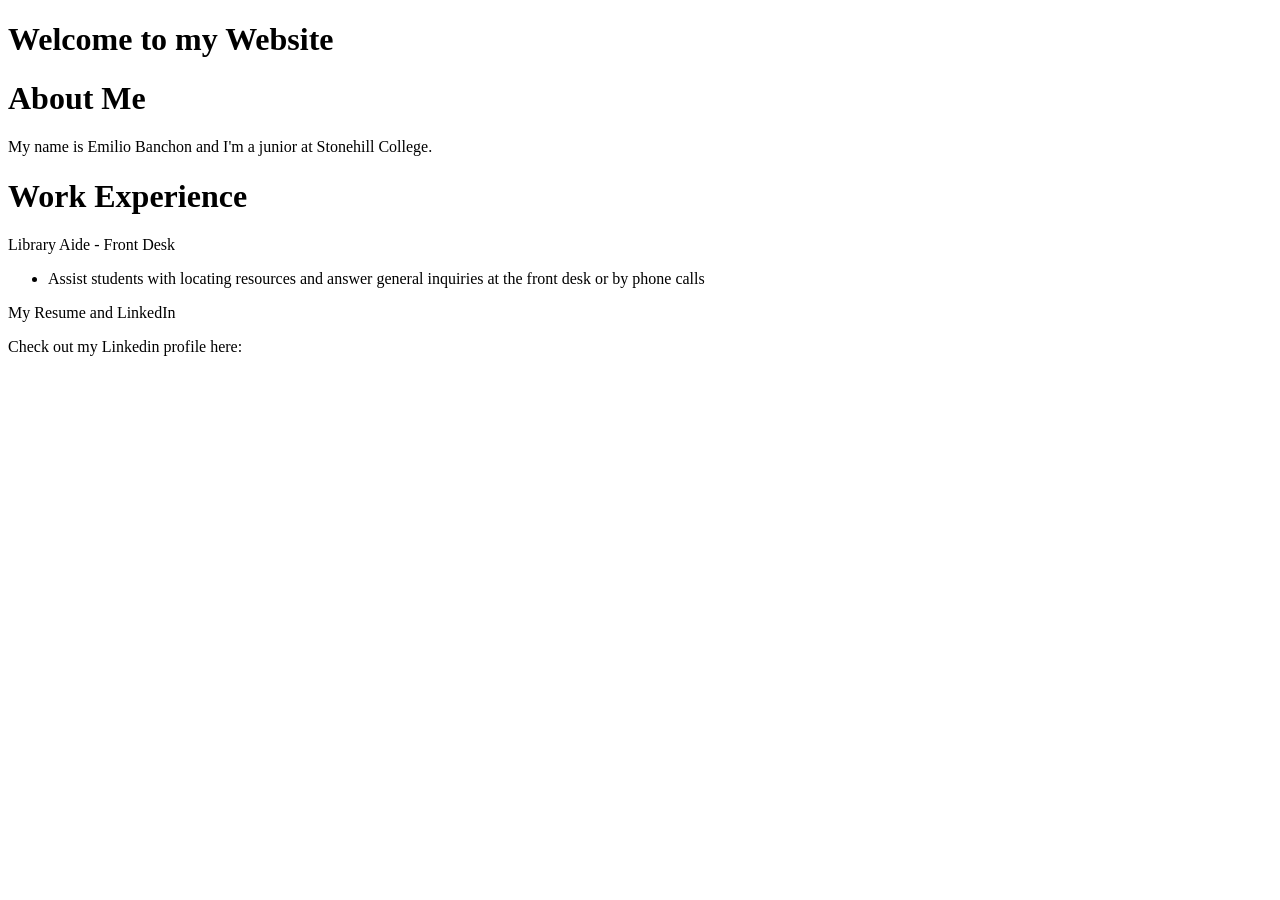
==== index.html @ e447b216 "Create index.html" ====
<!DOCTYPE html>
<html lang="en">
<head>
    <meta charset="UTF-8">
    <meta name="viewport" content="width=device-width, initial-scale=1.0">
    <title>My Personal Website</title>
    
    <header>
        <h1>Welcome to my Website</h1>
    </header>

    <main>
        <div>
            <h1>About Me</h1>
            <p>My name is Emilio Banchon and I'm a junior at Stonehill College.</p>
        </div>
        <div>
            <h1> Work Experience</h1>
            <p>Library Aide - Front Desk</p>
            <ul>
                <li>Assist students with locating resources and answer general inquiries at the front desk or by phone calls</li>
            </ul>
        </div>
        <div>
            <p>My Resume  and LinkedIn</p>
            <p>Check out my Linkedin profile here: <a href="https://www.linkedin.com/in/emilio-banchon-macias-59b66a219/"></a></p>
        </div>
    </main>
</head>
<body>
    
</body>
</html>
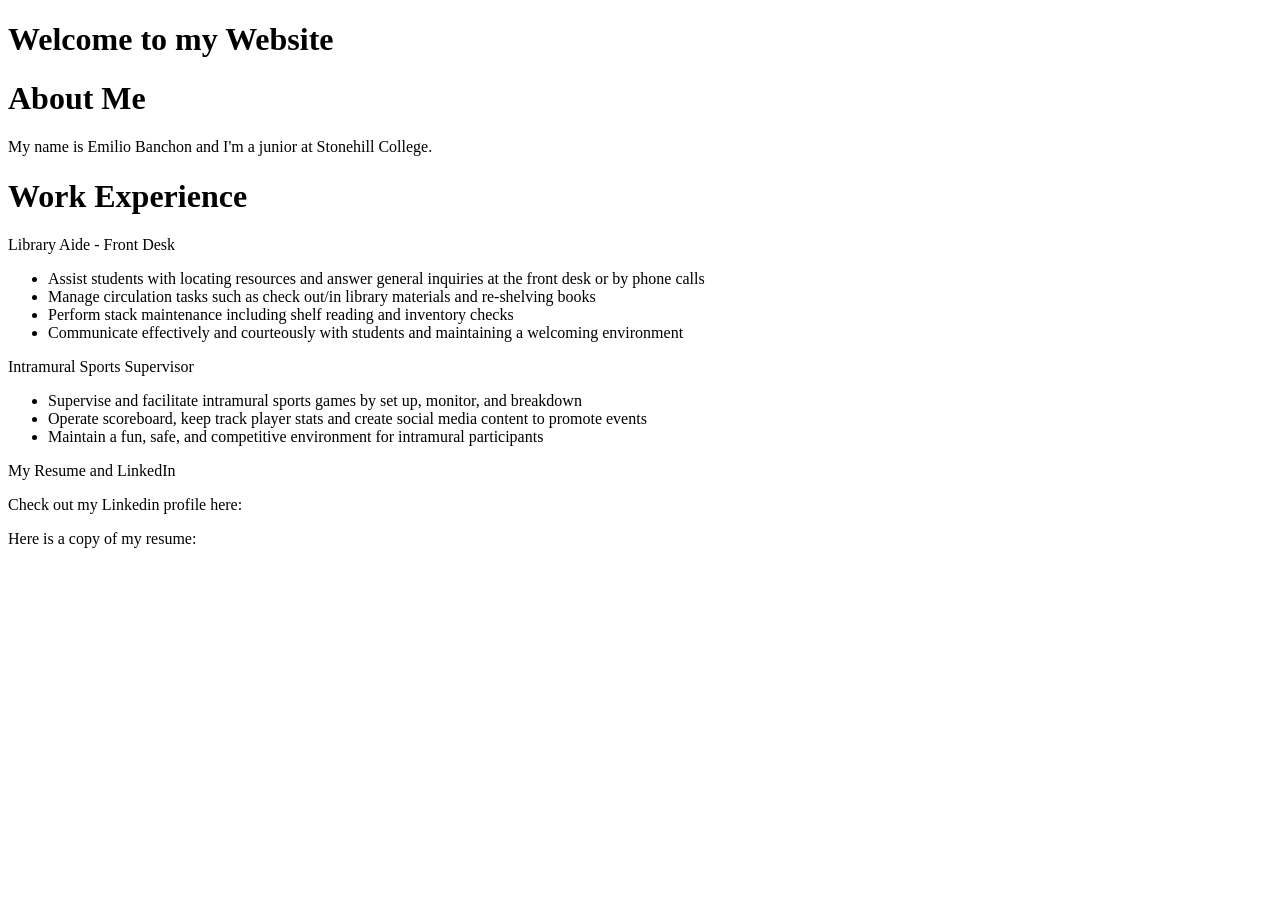
==== commit 09030818: "resume" ====
--- a/index.html
+++ b/index.html
@@ -19,15 +19,25 @@
             <p>Library Aide - Front Desk</p>
             <ul>
                 <li>Assist students with locating resources and answer general inquiries at the front desk or by phone calls</li>
+                <li>Manage circulation tasks such as check out/in library materials and re-shelving books</li>
+                <li>Perform stack maintenance including shelf reading and inventory checks</li>
+                <li>Communicate effectively and courteously with students and maintaining a welcoming environment</li>
+            </ul>
+            <p>Intramural Sports Supervisor</p>
+            <ul>
+                <li>Supervise and facilitate intramural sports games by set up, monitor, and breakdown</li>
+                <li>Operate scoreboard, keep track player stats and create social media content to promote events</li>
+                <li>Maintain a fun, safe, and competitive environment for intramural participants</li>
             </ul>
         </div>
         <div>
             <p>My Resume  and LinkedIn</p>
             <p>Check out my Linkedin profile here: <a href="https://www.linkedin.com/in/emilio-banchon-macias-59b66a219/"></a></p>
+            <p>Here is a copy of my resume: <a target="_blank" href="Banchon_Emilio_Resume_2025.pdf"></a></p>
         </div>
     </main>
 </head>
 <body>
     
 </body>
-</html>
+</html>
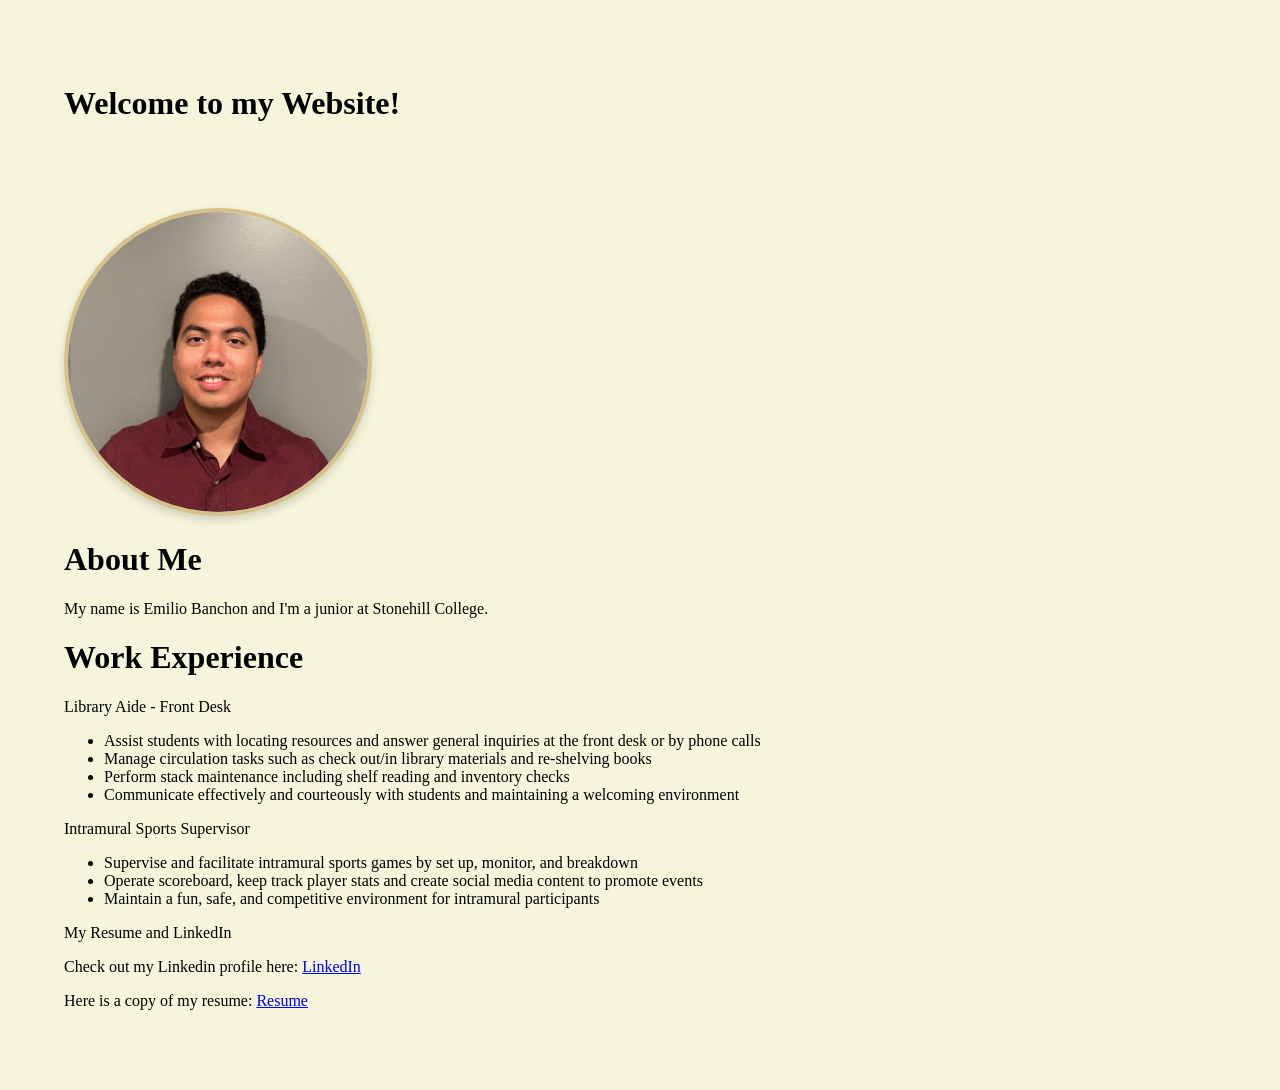
==== commit 49f45d37: "pict" ====
--- a/index.html
+++ b/index.html
@@ -4,18 +4,20 @@
     <meta charset="UTF-8">
     <meta name="viewport" content="width=device-width, initial-scale=1.0">
     <title>My Personal Website</title>
-    
+    <link rel="stylesheet" type="text/css" href="style.css">
+
     <header>
-        <h1>Welcome to my Website</h1>
+        <h1>Welcome to my Website!</h1>
     </header>
 
     <main>
+        <img src="emilio.jpg" alt="Emilio Banchon Macias" class="profile-pic" width="500" height="550">
         <div>
             <h1>About Me</h1>
             <p>My name is Emilio Banchon and I'm a junior at Stonehill College.</p>
         </div>
         <div>
-            <h1> Work Experience</h1>
+            <h1>Work Experience</h1>
             <p>Library Aide - Front Desk</p>
             <ul>
                 <li>Assist students with locating resources and answer general inquiries at the front desk or by phone calls</li>
@@ -32,8 +34,8 @@
         </div>
         <div>
             <p>My Resume  and LinkedIn</p>
-            <p>Check out my Linkedin profile here: <a href="https://www.linkedin.com/in/emilio-banchon-macias-59b66a219/"></a></p>
-            <p>Here is a copy of my resume: <a target="_blank" href="Banchon_Emilio_Resume_2025.pdf"></a></p>
+            <p>Check out my Linkedin profile here: <a target="_blank" href="https://www.linkedin.com/in/emilio-banchon-macias-59b66a219/"> LinkedIn </a></p>
+            <p>Here is a copy of my resume: <a target="_blank" href="Banchon_Emilio_Resume_2025.pdf"> Resume </a></p>
         </div>
     </main>
 </head>
--- a/style.css
+++ b/style.css
@@ -0,0 +1,38 @@
+body {
+    background-color:beige;
+    color: black;
+    margin: 0;
+    padding: 2rem;
+}
+.header-container {
+    background-color:beige;
+    align-items: center;
+    color: black;
+    margin: 0;
+    padding: 2rem;
+} 
+
+main, footer {
+    background-color:beige;
+    color: black;
+    margin: 0;
+    padding: 2rem;
+}
+.profile-pic{
+    width: 300px;
+    height: 300px;
+    border-radius: 50%;
+    object-fit: cover;
+    border: 4px solid #d4c28a;
+    box-shadow: 0 4px 10px rgba(0, 0, 0, 0.15);
+}
+.profile-pic:hover{
+    transform: scale(1.05);
+    transition: transform 0.3s ease;
+}
+header{
+    background-color:beige;
+    color: black;
+    margin: 0;
+    padding: 2rem;
+}
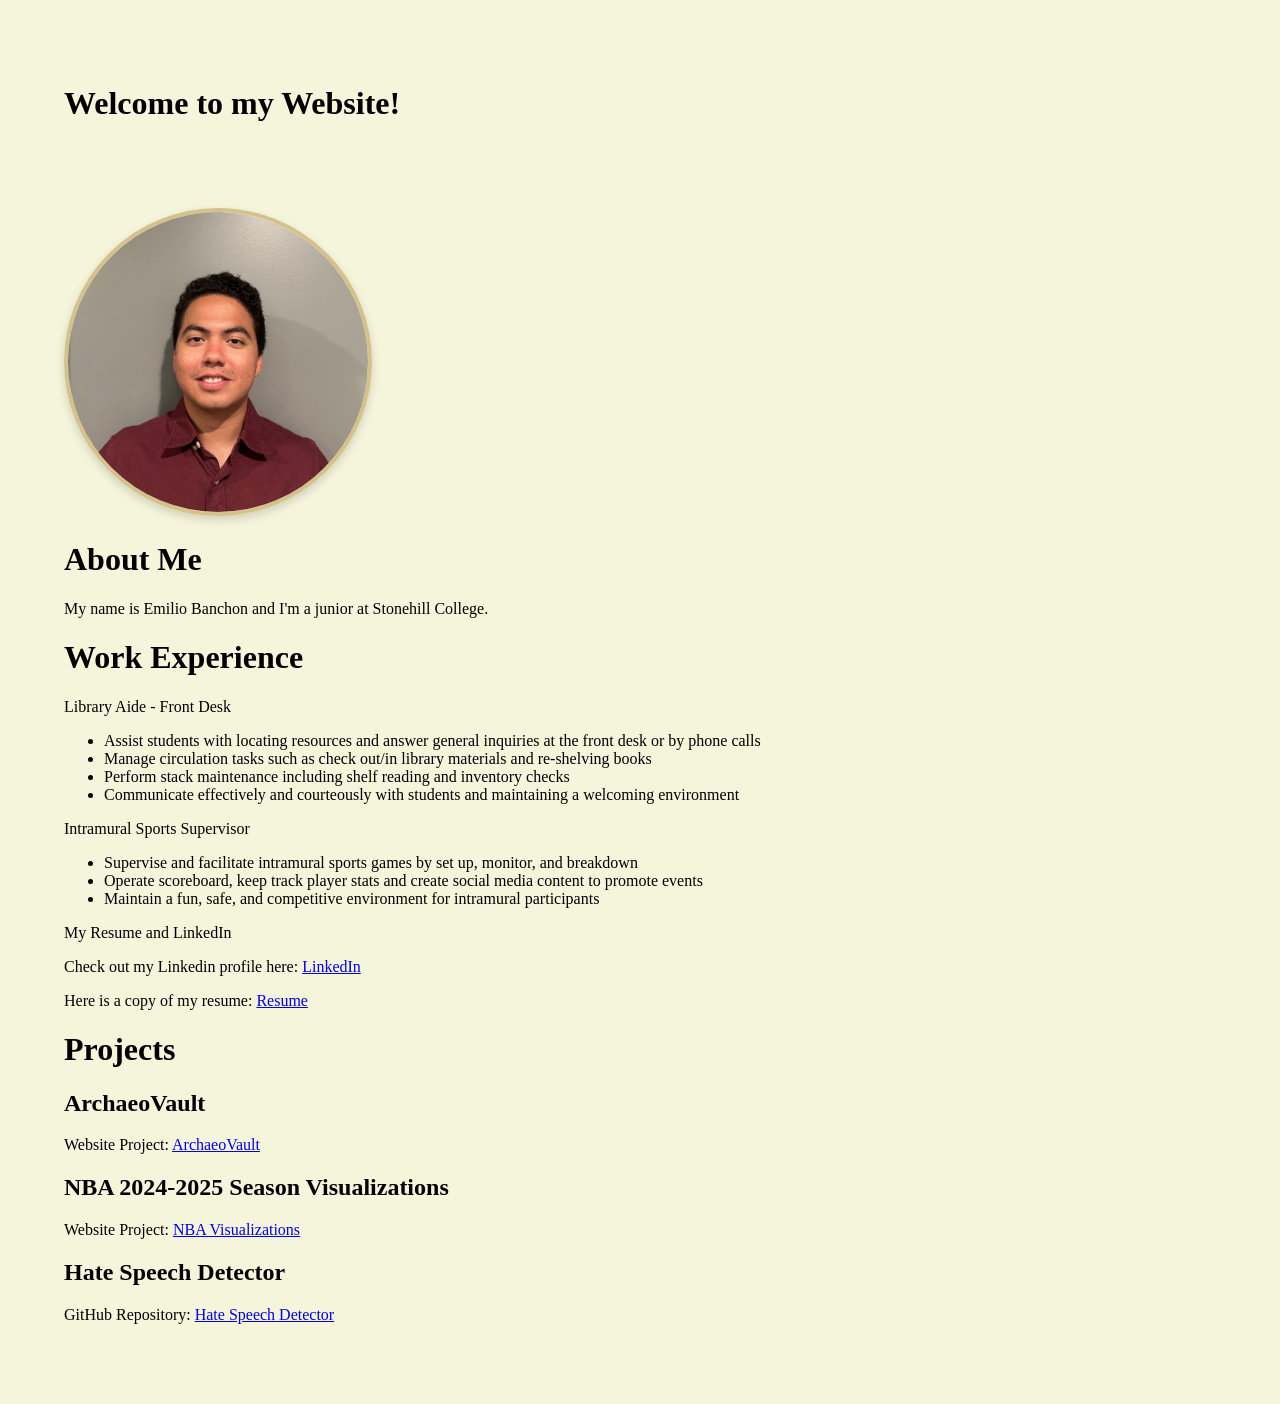
==== commit ea17dddb: "Link for projects" ====
--- a/index.html
+++ b/index.html
@@ -37,6 +37,20 @@
             <p>Check out my Linkedin profile here: <a target="_blank" href="https://www.linkedin.com/in/emilio-banchon-macias-59b66a219/"> LinkedIn </a></p>
             <p>Here is a copy of my resume: <a target="_blank" href="Banchon_Emilio_Resume_2025.pdf"> Resume </a></p>
         </div>
+        <div>
+            <h1>Projects</h1>
+            <h2>ArchaeoVault</h2>
+            <p></p>
+            <p>Website Project: <a target="_blank" href="https://archaeovault.alexandrauhl.com/"> ArchaeoVault </a></p>
+            
+            <h2>NBA 2024-2025 Season Visualizations</h2>
+            <p></p>
+            <p>Website Project: <a target="_blank" href="https://www.linkedin.com/in/emilio-banchon-macias-59b66a219/"> NBA Visualizations </a></p>
+            
+            <h2>Hate Speech Detector</h2>
+            <p></p>
+            <p>GitHub Repository: <a target="_blank" href="https://github.com/banchonemilio18/Hate-Speech-Detector"> Hate Speech Detector </a></p>
+        </div>
     </main>
 </head>
 <body>
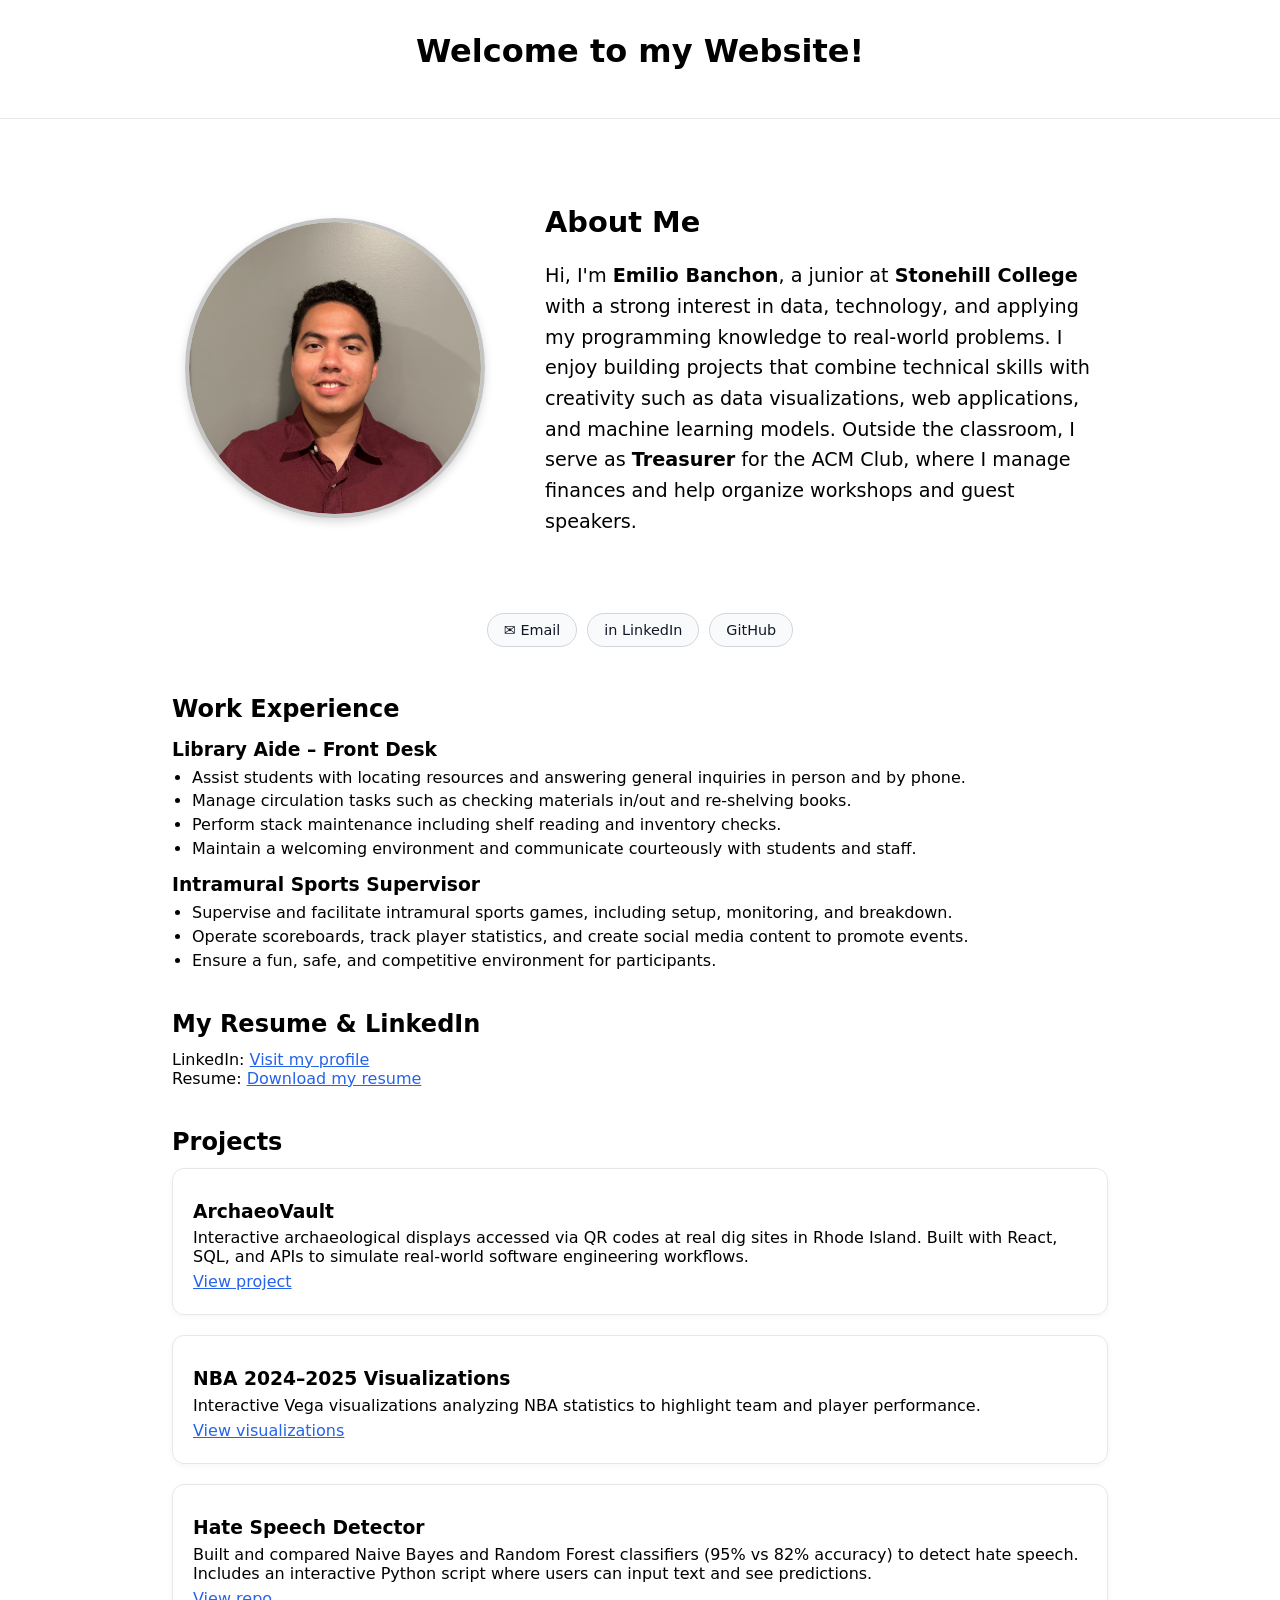
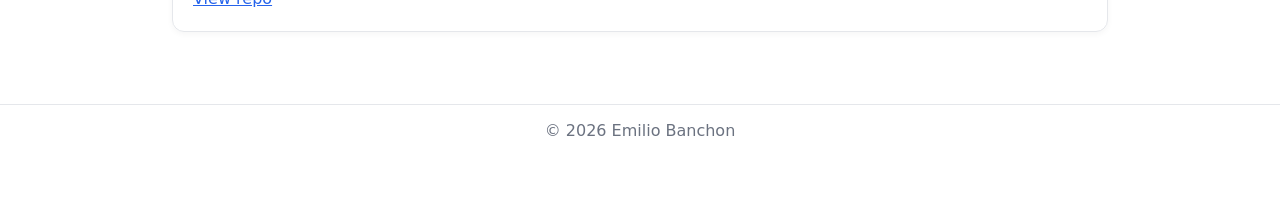
==== commit 52cf23fe: "adding projects and different intections" ====
--- a/index.html
+++ b/index.html
@@ -3,57 +3,119 @@
 <head>
     <meta charset="UTF-8">
     <meta name="viewport" content="width=device-width, initial-scale=1.0">
-    <title>My Personal Website</title>
-    <link rel="stylesheet" type="text/css" href="style.css">
+    <title>Emilio Banchon | Personal Website</title>
+    <link rel="stylesheet" href="style.css">
+</head>
+
+<body>
 
     <header>
-        <h1>Welcome to my Website!</h1>
+        <div class="container">
+            <h1>Welcome to my Website!</h1>
+        </div>
     </header>
 
-    <main>
-        <img src="emilio.jpg" alt="Emilio Banchon Macias" class="profile-pic" width="500" height="550">
-        <div>
-            <h1>About Me</h1>
-            <p>My name is Emilio Banchon and I'm a junior at Stonehill College.</p>
+    <main class="container">
+        <!-- ABOUT SECTION -->
+        <section class="about-section">
+            <!-- LEFT: PROFILE PIC -->
+            <div class="about-left">
+                <img src="emilio.jpg" alt="Emilio Banchon" class="profile-pic">
+            </div>
+
+            <!-- RIGHT: ABOUT TEXT -->
+            <div class="about-right">
+                <h2>About Me</h2>
+                <p>
+                    Hi, I'm <strong>Emilio Banchon</strong>, a junior at <strong>Stonehill College</strong> with a strong
+                    interest in data, technology, and applying my programming knowledge to real-world problems.
+                    I enjoy building projects that combine technical skills with creativity such as data visualizations,
+                    web applications, and machine learning models. Outside the classroom, I serve as <strong>Treasurer</strong> for the ACM Club, where I manage
+                    finances and help organize workshops and guest speakers.
+                </p>
+            </div>
+            <div class="contact-bubbles-horizontal">
+                <a class="contact-bubble email" href="mailto:banchon.emilio@gmail.com">✉️ Email</a>
+                <a class="contact-bubble linkedin" target="_blank"
+                    href="https://www.linkedin.com/in/emilio-banchon-macias-59b66a219/">in LinkedIn</a>
+                <a class="contact-bubble github" target="_blank"
+                    href="https://github.com/banchonemilio18">GitHub</a>
+            </div>
+        </section>
+
+        <!-- WORK EXPERIENCE -->
+        <section>
+            <h2>Work Experience</h2>
+
+            <h3>Library Aide – Front Desk</h3>
+            <ul>
+                <li>Assist students with locating resources and answering general inquiries in person and by phone.</li>
+                <li>Manage circulation tasks such as checking materials in/out and re-shelving books.</li>
+                <li>Perform stack maintenance including shelf reading and inventory checks.</li>
+                <li>Maintain a welcoming environment and communicate courteously with students and staff.</li>
+            </ul>
+
+            <h3>Intramural Sports Supervisor</h3>
+            <ul>
+                <li>Supervise and facilitate intramural sports games, including setup, monitoring, and breakdown.</li>
+                <li>Operate scoreboards, track player statistics, and create social media content to promote events.</li>
+                <li>Ensure a fun, safe, and competitive environment for participants.</li>
+            </ul>
+        </section>
+
+        <!-- RESUME / LINKEDIN -->
+        <section>
+            <h2>My Resume & LinkedIn</h2>
+            <p>
+                LinkedIn:
+                <a target="_blank" href="https://www.linkedin.com/in/emilio-banchon-macias-59b66a219/">Visit my profile</a>
+            </p>
+            <p>
+                Resume:
+                <a target="_blank" href="Banchon_Emilio_Resume_2025.pdf">Download my resume</a>
+            </p>
+        </section>
+
+        <!-- PROJECTS -->
+        <section>
+            <h2>Projects</h2>
+
+            <div class="project-card">
+                <h3>ArchaeoVault</h3>
+                <p>
+                    Interactive archaeological displays accessed via QR codes at real dig sites in Rhode Island.
+                    Built with React, SQL, and APIs to simulate real-world software engineering workflows.
+                </p>
+                <p><a target="_blank" href="https://archaeovault.alexandrauhl.com/">View project</a></p>
+            </div>
+
+            <div class="project-card">
+                <h3>NBA 2024–2025 Visualizations</h3>
+                <p>
+                    Interactive Vega visualizations analyzing NBA statistics to highlight team and player performance.
+                </p>
+                <p><a target="_blank" href="https://stonehill-csc321.github.io/assets/Basketball/index.html">View visualizations</a></p>
+            </div>
+
+            <div class="project-card">
+                <h3>Hate Speech Detector</h3>
+                <p>
+                    Built and compared Naive Bayes and Random Forest classifiers (95% vs 82% accuracy) to detect hate speech.
+                    Includes an interactive Python script where users can input text and see predictions.
+                </p>
+                <p><a target="_blank" href="https://github.com/banchonemilio18/Hate-Speech-Detector">View repo</a></p>
+            </div>
+        </section>
+    </main>
+
+    <footer>
+        <div class="container footer-inner">
+            <p>© <span id="year"></span> Emilio Banchon</p>
         </div>
-        <div>
-            <h1>Work Experience</h1>
-            <p>Library Aide - Front Desk</p>
-            <ul>
-                <li>Assist students with locating resources and answer general inquiries at the front desk or by phone calls</li>
-                <li>Manage circulation tasks such as check out/in library materials and re-shelving books</li>
-                <li>Perform stack maintenance including shelf reading and inventory checks</li>
-                <li>Communicate effectively and courteously with students and maintaining a welcoming environment</li>
-            </ul>
-            <p>Intramural Sports Supervisor</p>
-            <ul>
-                <li>Supervise and facilitate intramural sports games by set up, monitor, and breakdown</li>
-                <li>Operate scoreboard, keep track player stats and create social media content to promote events</li>
-                <li>Maintain a fun, safe, and competitive environment for intramural participants</li>
-            </ul>
-        </div>
-        <div>
-            <p>My Resume  and LinkedIn</p>
-            <p>Check out my Linkedin profile here: <a target="_blank" href="https://www.linkedin.com/in/emilio-banchon-macias-59b66a219/"> LinkedIn </a></p>
-            <p>Here is a copy of my resume: <a target="_blank" href="Banchon_Emilio_Resume_2025.pdf"> Resume </a></p>
-        </div>
-        <div>
-            <h1>Projects</h1>
-            <h2>ArchaeoVault</h2>
-            <p></p>
-            <p>Website Project: <a target="_blank" href="https://archaeovault.alexandrauhl.com/"> ArchaeoVault </a></p>
-            
-            <h2>NBA 2024-2025 Season Visualizations</h2>
-            <p></p>
-            <p>Website Project: <a target="_blank" href="https://www.linkedin.com/in/emilio-banchon-macias-59b66a219/"> NBA Visualizations </a></p>
-            
-            <h2>Hate Speech Detector</h2>
-            <p></p>
-            <p>GitHub Repository: <a target="_blank" href="https://github.com/banchonemilio18/Hate-Speech-Detector"> Hate Speech Detector </a></p>
-        </div>
-    </main>
-</head>
-<body>
-    
+        <script>
+            document.getElementById("year").textContent = new Date().getFullYear();
+        </script>
+    </footer>
+
 </body>
 </html>
--- a/style.css
+++ b/style.css
@@ -1,38 +1,210 @@
+/* Global reset-ish */
+* {
+    box-sizing: border-box;
+    margin: 0;
+    padding: 0;
+}
+
 body {
-    background-color:beige;
+    background-color: rgb(255, 255, 255);
     color: black;
-    margin: 0;
+    font-family: system-ui, -apple-system, BlinkMacSystemFont, "Segoe UI", sans-serif;
+}
+
+/* Layout container */
+.container {
+    max-width: 1000px;
+    margin: 0 auto;
     padding: 2rem;
 }
-.header-container {
-    background-color:beige;
+
+/* Header */
+header {
+    background-color: rgb(255, 255, 255);
+    border-bottom: 1px solid #e5e7eb;
+}
+
+header h1 {
+    text-align: center;
+    font-size: 2rem;
+    padding-bottom: 1rem;
+}
+
+/* Main + footer background */
+main, footer {
+    background-color: rgb(255, 255, 255);
+    color: black;
+}
+
+/* About section */
+.about-section {
+    display: flex;
     align-items: center;
-    color: black;
-    margin: 0;
-    padding: 2rem;
-} 
-
-main, footer {
-    background-color:beige;
-    color: black;
-    margin: 0;
-    padding: 2rem;
-}
-.profile-pic{
+    justify-content: center;  /* centers both columns */
+    gap: 60px;                /* space between picture and text */
+    margin: 3rem 0;
+    flex-wrap: wrap;          /* stack on small screens */
+}
+
+/* Left column: image */
+.about-left {
+    display: flex;
+    justify-content: center;
+}
+
+.profile-pic {
     width: 300px;
     height: 300px;
     border-radius: 50%;
     object-fit: cover;
-    border: 4px solid #d4c28a;
+    border: 4px solid #c5c4c4;
     box-shadow: 0 4px 10px rgba(0, 0, 0, 0.15);
-}
-.profile-pic:hover{
+    transition: transform 0.3s ease;
+}
+
+.profile-pic:hover {
     transform: scale(1.05);
-    transition: transform 0.3s ease;
-}
-header{
-    background-color:beige;
-    color: black;
-    margin: 0;
-    padding: 2rem;
+}
+
+/* Right column: About Me text */
+.about-right {
+    max-width: 550px;
+    font-size: 1.2rem;
+    line-height: 1.6;
+}
+
+.about-right h2 {
+    font-size: 1.8rem;
+    margin-bottom: 1rem;
+}
+
+/* Horizontal contact bubbles */
+.contact-bubbles-horizontal {
+    display: flex;
+    flex-direction: row;
+    gap: 10px;
+    margin-top: 15px;
+    justify-content: center;
+    width: 100%;
+}
+
+.contact-bubble {
+    padding: 0.5rem 1rem;
+    border-radius: 999px;
+    border: 1px solid #d1d5db;
+    background-color: #f9fafb;
+    color: #111827;
+    text-decoration: none;
+    font-size: 0.9rem;
+    font-weight: 500;
+    transition: 0.2s ease;
+    white-space: nowrap; /* prevents bubble text from breaking */
+}
+
+.contact-bubble:hover {
+    transform: translateY(-2px);
+    box-shadow: 0 4px 10px rgba(0,0,0,0.12);
+}
+
+.contact-bubble.email:hover {
+    background-color: #f97316;
+    color: white;
+    border-color: #ea580c;
+}
+
+.contact-bubble.linkedin:hover {
+    background-color: #0a66c2;
+    color: white;
+    border-color: #0a66c2;
+}
+
+.contact-bubble.github:hover {
+    background-color: #111827;
+    color: white;
+    border-color: #111827;
+}
+
+/* Sections */
+main section {
+    margin-bottom: 2.5rem;
+}
+
+main h2 {
+    margin-bottom: 0.75rem;
+}
+
+main h3 {
+    margin-top: 1rem;
+    margin-bottom: 0.5rem;
+}
+
+ul {
+    margin-left: 1.25rem;
+    margin-bottom: 1rem;
+}
+
+ul li {
+    margin-bottom: 0.3rem;
+}
+
+/* Project cards */
+.project-card {
+    border: 1px solid #e5e7eb;
+    border-radius: 12px;
+    padding: 1rem 1.25rem;
+    margin-bottom: 1.3rem;
+    box-shadow: 0 2px 6px rgba(0,0,0,0.04);
+    transition: transform 0.2s ease, box-shadow 0.2s ease;
+}
+
+.project-card:hover {
+    transform: translateY(-3px);
+    box-shadow: 0 6px 18px rgba(0,0,0,0.12);
+}
+
+.project-card h3 {
+    margin-bottom: 0.4rem;
+}
+
+.project-card p {
+    margin-bottom: 0.4rem;
+}
+
+/* Links */
+a {
+    color: #2563eb;
+    text-decoration: underline;
+}
+
+a:hover {
+    text-decoration: none;
+}
+
+/* Footer */
+footer {
+    border-top: 1px solid #e5e7eb;
+    padding: 1rem 0 2rem;
+    text-align: center;
+    color: #6b7280;
+}
+
+.footer-inner {
+    padding-top: 0;
+}
+
+/* Responsive tweaks */
+@media (max-width: 700px) {
+    .about-section {
+        flex-direction: column;
+        gap: 20px;
+    }
+
+    .about-right {
+        text-align: center;
+    }
+
+    .profile-pic {
+        width: 230px;
+        height: 230px;
+    }
 }
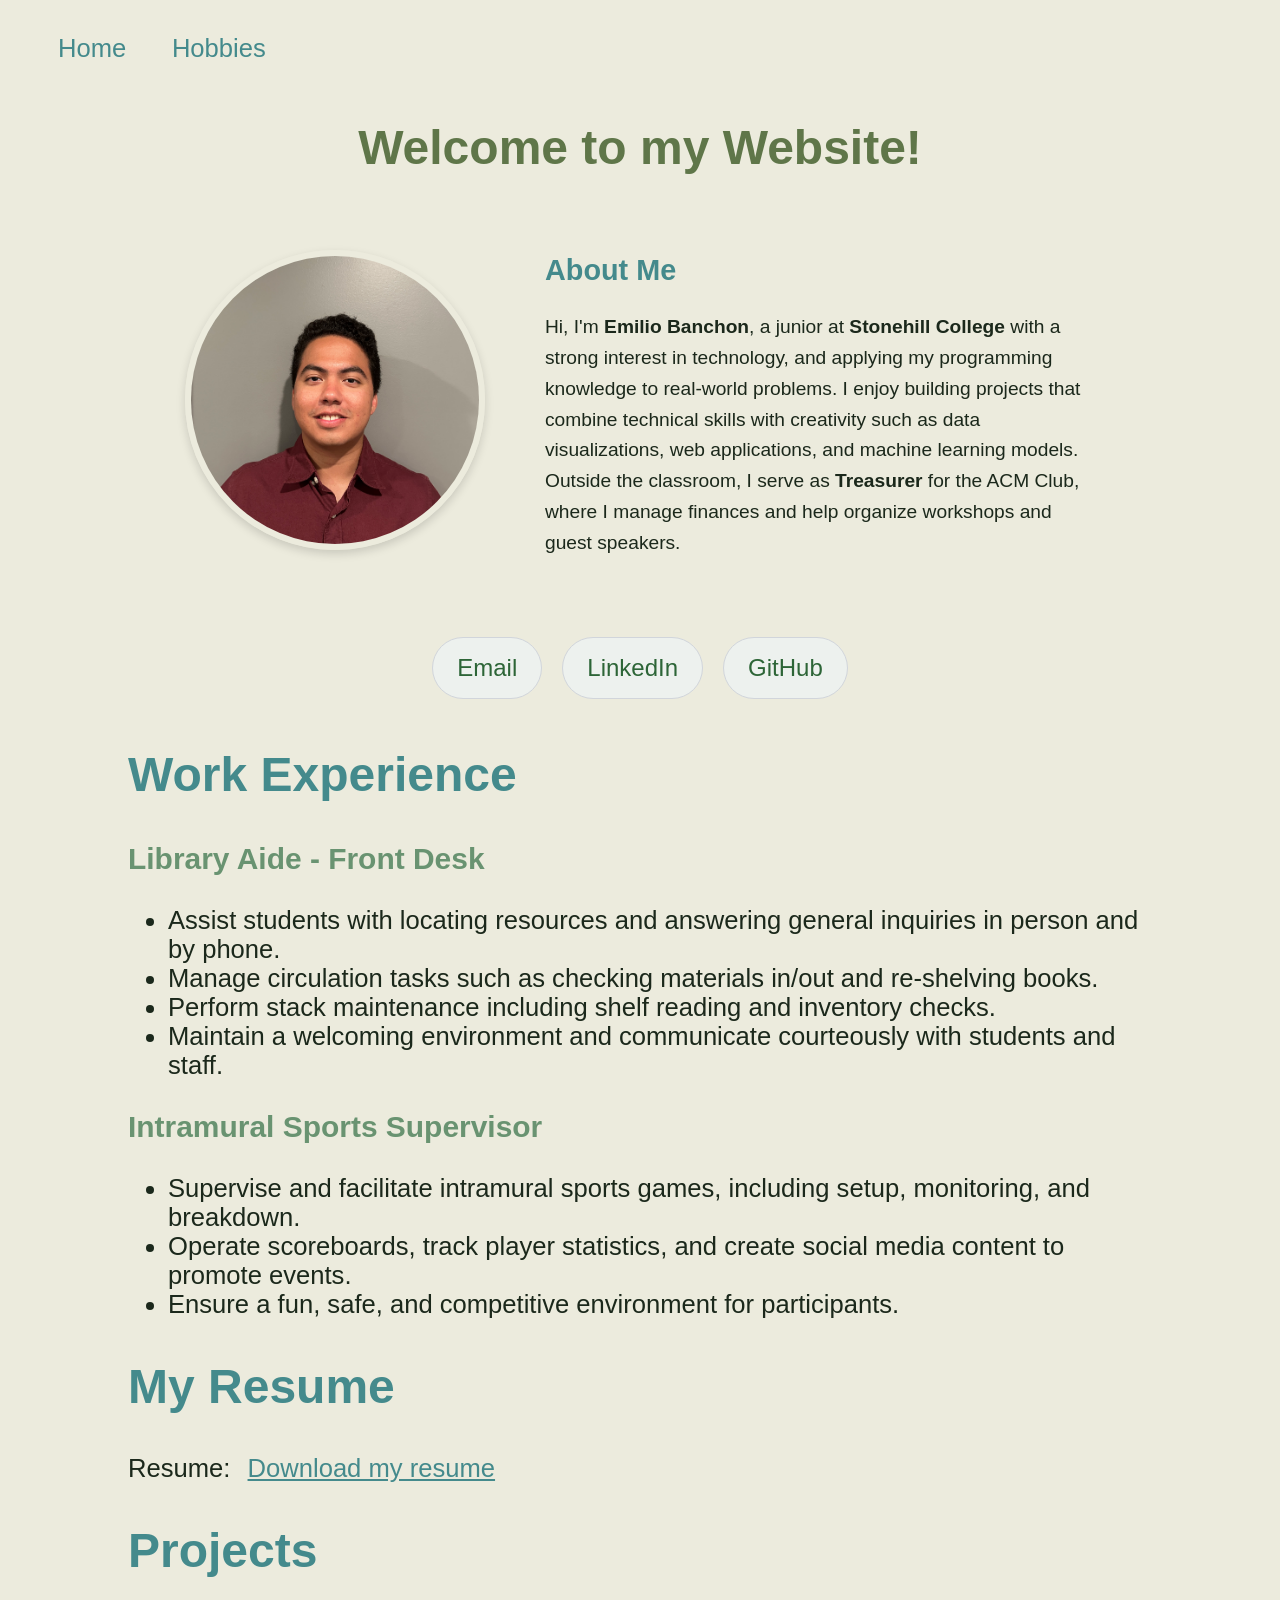
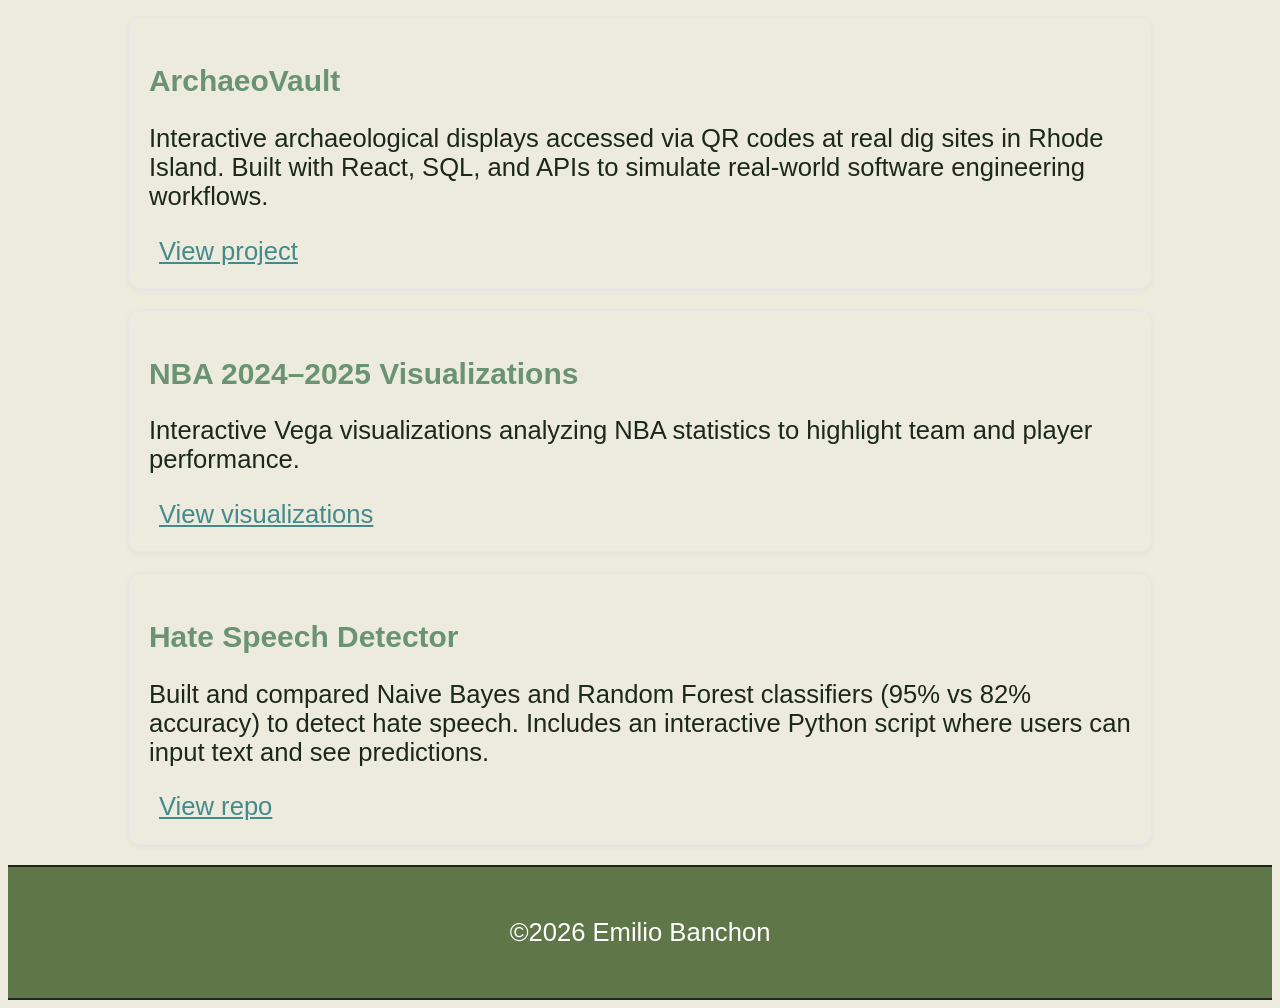
==== commit 458bec4d: "new edits + hobbies" ====
--- a/index.html
+++ b/index.html
@@ -1,121 +1,104 @@
 <!DOCTYPE html>
-<html lang="en">
-<head>
-    <meta charset="UTF-8">
-    <meta name="viewport" content="width=device-width, initial-scale=1.0">
-    <title>Emilio Banchon | Personal Website</title>
-    <link rel="stylesheet" href="style.css">
-</head>
-
-<body>
-
-    <header>
+<html>
+    <head>
+        <meta charset="utf-8">
+        <meta name="description" content="An overview of the course content for CSC324" />
+        <meta name="viewport" content="width=device-width, initial-scale=1.0">
+        <title>Emilio's Personal Website</title>
+        <link rel="stylesheet" href="style.css">
+    </head>
+    <body>
         <div class="container">
-            <h1>Welcome to my Website!</h1>
+            <header>
+                <nav>
+                    <ul class="nav-list">
+                        <li><a href="index.html">Home</a></li>
+                        <li><a href="hobbies.html">Hobbies</a></li>
+                    </ul>
+                </nav>
+            </header>
+            <main class="wrapper">
+                <h1>Welcome to my Website!</h1>
+                <section class="about-section">
+                    <div class="about-left">
+                        <img src="images/emilio.jpg" alt="Emilio Banchon" class="profile-pic">
+                    </div>
+                    <div class="about-right">
+                        <h2>About Me</h2>
+                        <p>
+                            Hi, I'm <strong>Emilio Banchon</strong>, a junior at <strong>Stonehill College</strong> with a strong
+                            interest in technology, and applying my programming knowledge to real-world problems.
+                            I enjoy building projects that combine technical skills with creativity such as data visualizations,
+                            web applications, and machine learning models. Outside the classroom, I serve as <strong>Treasurer</strong> for the ACM Club, where I manage
+                            finances and help organize workshops and guest speakers.
+                        </p>
+                    </div>
+                    <div class="contact-bubbles-horizontal">
+                        <a class="contact-bubble email" href="mailto:banchon.emilio@gmail.com">Email</a>
+                        <a class="contact-bubble linkedin" target="_blank"
+                            href="https://www.linkedin.com/in/emilio-banchon-macias-59b66a219/">LinkedIn</a>
+                        <a class="contact-bubble github" target="_blank"
+                            href="https://github.com/banchonemilio18">GitHub</a>
+                    </div>
+                </section>
+                <section>
+                    <h2>Work Experience</h2>
+    
+                    <h3>Library Aide - Front Desk</h3>
+                    <ul>
+                        <li>Assist students with locating resources and answering general inquiries in person and by phone.</li>
+                        <li>Manage circulation tasks such as checking materials in/out and re-shelving books.</li>
+                        <li>Perform stack maintenance including shelf reading and inventory checks.</li>
+                        <li>Maintain a welcoming environment and communicate courteously with students and staff.</li>
+                    </ul>
+    
+                    <h3>Intramural Sports Supervisor</h3>
+                    <ul>
+                        <li>Supervise and facilitate intramural sports games, including setup, monitoring, and breakdown.</li>
+                        <li>Operate scoreboards, track player statistics, and create social media content to promote events.</li>
+                        <li>Ensure a fun, safe, and competitive environment for participants.</li>
+                    </ul>
+                </section>
+                <section>
+                    <h2>My Resume</h2>
+                    <p>
+                        Resume:
+                        <a target="_blank" href="Banchon_Emilio_Resume_2025.pdf">Download my resume</a>
+                    </p>
+                </section>
+                <section>
+                    <h2>Projects</h2>
+    
+                    <div class="project-card">
+                        <h3>ArchaeoVault</h3>
+                        <p>
+                            Interactive archaeological displays accessed via QR codes at real dig sites in Rhode Island.
+                            Built with React, SQL, and APIs to simulate real-world software engineering workflows.
+                        </p>
+                        <p><a target="_blank" href="https://archaeovault.alexandrauhl.com/artifact/1156">View project</a></p>
+                    </div>
+    
+                    <div class="project-card">
+                        <h3>NBA 2024–2025 Visualizations</h3>
+                        <p>
+                            Interactive Vega visualizations analyzing NBA statistics to highlight team and player performance.
+                        </p>
+                        <p><a target="_blank" href="https://stonehill-csc321.github.io/assets/Basketball/index.html">View visualizations</a></p>
+                    </div>
+    
+                    <div class="project-card">
+                        <h3>Hate Speech Detector</h3>
+                        <p>
+                            Built and compared Naive Bayes and Random Forest classifiers (95% vs 82% accuracy) to detect hate speech.
+                            Includes an interactive Python script where users can input text and see predictions.
+                        </p>
+                        <p><a target="_blank" href="https://github.com/banchonemilio18/Hate-Speech-Detector">View repo</a></p>
+                    </div>
+                </section>
+            </main>
+            <footer>
+                <p>&copy;2026 Emilio Banchon</p>
+            </footer>
         </div>
-    </header>
-
-    <main class="container">
-        <!-- ABOUT SECTION -->
-        <section class="about-section">
-            <!-- LEFT: PROFILE PIC -->
-            <div class="about-left">
-                <img src="emilio.jpg" alt="Emilio Banchon" class="profile-pic">
-            </div>
-
-            <!-- RIGHT: ABOUT TEXT -->
-            <div class="about-right">
-                <h2>About Me</h2>
-                <p>
-                    Hi, I'm <strong>Emilio Banchon</strong>, a junior at <strong>Stonehill College</strong> with a strong
-                    interest in data, technology, and applying my programming knowledge to real-world problems.
-                    I enjoy building projects that combine technical skills with creativity such as data visualizations,
-                    web applications, and machine learning models. Outside the classroom, I serve as <strong>Treasurer</strong> for the ACM Club, where I manage
-                    finances and help organize workshops and guest speakers.
-                </p>
-            </div>
-            <div class="contact-bubbles-horizontal">
-                <a class="contact-bubble email" href="mailto:banchon.emilio@gmail.com">✉️ Email</a>
-                <a class="contact-bubble linkedin" target="_blank"
-                    href="https://www.linkedin.com/in/emilio-banchon-macias-59b66a219/">in LinkedIn</a>
-                <a class="contact-bubble github" target="_blank"
-                    href="https://github.com/banchonemilio18">GitHub</a>
-            </div>
-        </section>
-
-        <!-- WORK EXPERIENCE -->
-        <section>
-            <h2>Work Experience</h2>
-
-            <h3>Library Aide – Front Desk</h3>
-            <ul>
-                <li>Assist students with locating resources and answering general inquiries in person and by phone.</li>
-                <li>Manage circulation tasks such as checking materials in/out and re-shelving books.</li>
-                <li>Perform stack maintenance including shelf reading and inventory checks.</li>
-                <li>Maintain a welcoming environment and communicate courteously with students and staff.</li>
-            </ul>
-
-            <h3>Intramural Sports Supervisor</h3>
-            <ul>
-                <li>Supervise and facilitate intramural sports games, including setup, monitoring, and breakdown.</li>
-                <li>Operate scoreboards, track player statistics, and create social media content to promote events.</li>
-                <li>Ensure a fun, safe, and competitive environment for participants.</li>
-            </ul>
-        </section>
-
-        <!-- RESUME / LINKEDIN -->
-        <section>
-            <h2>My Resume & LinkedIn</h2>
-            <p>
-                LinkedIn:
-                <a target="_blank" href="https://www.linkedin.com/in/emilio-banchon-macias-59b66a219/">Visit my profile</a>
-            </p>
-            <p>
-                Resume:
-                <a target="_blank" href="Banchon_Emilio_Resume_2025.pdf">Download my resume</a>
-            </p>
-        </section>
-
-        <!-- PROJECTS -->
-        <section>
-            <h2>Projects</h2>
-
-            <div class="project-card">
-                <h3>ArchaeoVault</h3>
-                <p>
-                    Interactive archaeological displays accessed via QR codes at real dig sites in Rhode Island.
-                    Built with React, SQL, and APIs to simulate real-world software engineering workflows.
-                </p>
-                <p><a target="_blank" href="https://archaeovault.alexandrauhl.com/">View project</a></p>
-            </div>
-
-            <div class="project-card">
-                <h3>NBA 2024–2025 Visualizations</h3>
-                <p>
-                    Interactive Vega visualizations analyzing NBA statistics to highlight team and player performance.
-                </p>
-                <p><a target="_blank" href="https://stonehill-csc321.github.io/assets/Basketball/index.html">View visualizations</a></p>
-            </div>
-
-            <div class="project-card">
-                <h3>Hate Speech Detector</h3>
-                <p>
-                    Built and compared Naive Bayes and Random Forest classifiers (95% vs 82% accuracy) to detect hate speech.
-                    Includes an interactive Python script where users can input text and see predictions.
-                </p>
-                <p><a target="_blank" href="https://github.com/banchonemilio18/Hate-Speech-Detector">View repo</a></p>
-            </div>
-        </section>
-    </main>
-
-    <footer>
-        <div class="container footer-inner">
-            <p>© <span id="year"></span> Emilio Banchon</p>
-        </div>
-        <script>
-            document.getElementById("year").textContent = new Date().getFullYear();
-        </script>
-    </footer>
-
-</body>
+    </body>
 </html>
--- a/style.css
+++ b/style.css
@@ -1,48 +1,93 @@
-/* Global reset-ish */
+/* Color Palette */
+:root {
+    --palette-black: #1B281B;
+    --palette-pearl: #ecebdd;
+    --palette-ferngreen: #5f7649;
+    --palette-junglegreen: #699371;
+    --palette-bluegreen: #448a8c;
+    --palette-verdigris: #6ab1ae;
+}
+
+/* CSS Reset */
 * {
     box-sizing: border-box;
-    margin: 0;
-    padding: 0;
-}
-
+}
+
+/* Text Properties */
 body {
-    background-color: rgb(255, 255, 255);
-    color: black;
-    font-family: system-ui, -apple-system, BlinkMacSystemFont, "Segoe UI", sans-serif;
-}
-
-/* Layout container */
-.container {
-    max-width: 1000px;
-    margin: 0 auto;
-    padding: 2rem;
-}
-
+    font-family: 'Segoe UI', Tahoma, Geneva, Verdana, sans-serif;
+    font-size: 1.6rem;
+    color: var(--palette-black);
+    background-color: var(--palette-pearl);
+}
+h1 {
+    font-size: 3rem;
+    color: var(--palette-ferngreen);
+    text-align: center;
+    
+    @media (width < 738px) {
+        font-size: 3rem;
+    }
+}
+h2 {
+    font-size: 3rem;
+    color: var(--palette-bluegreen);
+}
+h3 {
+    color: var(--palette-junglegreen)
+}
+
+/* Wrapper */
+.wrapper {
+    max-inline-size: 80vw;
+    margin-inline: auto;
+}
+
+/* Links */
+a {
+    color: var(--palette-bluegreen);
+    padding-inline: 10px;
+}
+
+a:hover,
+a:focus-visible {
+    color: var(--palette-junglegreen);
+}
 /* Header */
 header {
-    background-color: rgb(255, 255, 255);
-    border-bottom: 1px solid #e5e7eb;
-}
-
-header h1 {
+    display: flex;
+    flex-direction: row;
+    justify-content: space-between;
+}
+.nav-list {
+    list-style-type: none;
+    display: flex;
+    flex-direction: row; 
+    gap: 2vw;
+}
+.nav-list li {
+    flex: 1;
+}
+.nav-list a {
+    text-decoration: none; 
+}
+
+/* Footer */
+footer {
     text-align: center;
-    font-size: 2rem;
-    padding-bottom: 1rem;
-}
-
-/* Main + footer background */
-main, footer {
-    background-color: rgb(255, 255, 255);
-    color: black;
+    background-color: var(--palette-ferngreen); 
+    color: white;
+    padding: 25px; 
+    border-block: 2px solid var(--palette-black);
 }
 
 /* About section */
 .about-section {
     display: flex;
     align-items: center;
-    justify-content: center;  /* centers both columns */
+    justify-content: center;  
     gap: 60px;                /* space between picture and text */
-    margin: 3rem 0;
+    margin: 3rem;
     flex-wrap: wrap;          /* stack on small screens */
 }
 
@@ -57,7 +102,7 @@
     height: 300px;
     border-radius: 50%;
     object-fit: cover;
-    border: 4px solid #c5c4c4;
+    border: 6px solid var(--palette-pearl);
     box-shadow: 0 4px 10px rgba(0, 0, 0, 0.15);
     transition: transform 0.3s ease;
 }
@@ -82,23 +127,21 @@
 .contact-bubbles-horizontal {
     display: flex;
     flex-direction: row;
-    gap: 10px;
-    margin-top: 15px;
+    gap: 20px;
     justify-content: center;
     width: 100%;
 }
 
 .contact-bubble {
-    padding: 0.5rem 1rem;
+    padding: 1rem 1.5rem;
     border-radius: 999px;
     border: 1px solid #d1d5db;
-    background-color: #f9fafb;
-    color: #111827;
+    background-color: #edf1ee;
+    color: #2d6537;
     text-decoration: none;
-    font-size: 0.9rem;
-    font-weight: 500;
+    font-size: 1.5rem;
     transition: 0.2s ease;
-    white-space: nowrap; /* prevents bubble text from breaking */
+    white-space: nowrap;
 }
 
 .contact-bubble:hover {
@@ -122,29 +165,6 @@
     background-color: #111827;
     color: white;
     border-color: #111827;
-}
-
-/* Sections */
-main section {
-    margin-bottom: 2.5rem;
-}
-
-main h2 {
-    margin-bottom: 0.75rem;
-}
-
-main h3 {
-    margin-top: 1rem;
-    margin-bottom: 0.5rem;
-}
-
-ul {
-    margin-left: 1.25rem;
-    margin-bottom: 1rem;
-}
-
-ul li {
-    margin-bottom: 0.3rem;
 }
 
 /* Project cards */
@@ -170,26 +190,12 @@
     margin-bottom: 0.4rem;
 }
 
-/* Links */
-a {
-    color: #2563eb;
-    text-decoration: underline;
-}
-
-a:hover {
-    text-decoration: none;
-}
-
-/* Footer */
-footer {
-    border-top: 1px solid #e5e7eb;
-    padding: 1rem 0 2rem;
-    text-align: center;
-    color: #6b7280;
-}
-
-.footer-inner {
-    padding-top: 0;
+.hobbies {
+
+}
+.art-pic{
+    width: 300px;
+    height: 300px;
 }
 
 /* Responsive tweaks */
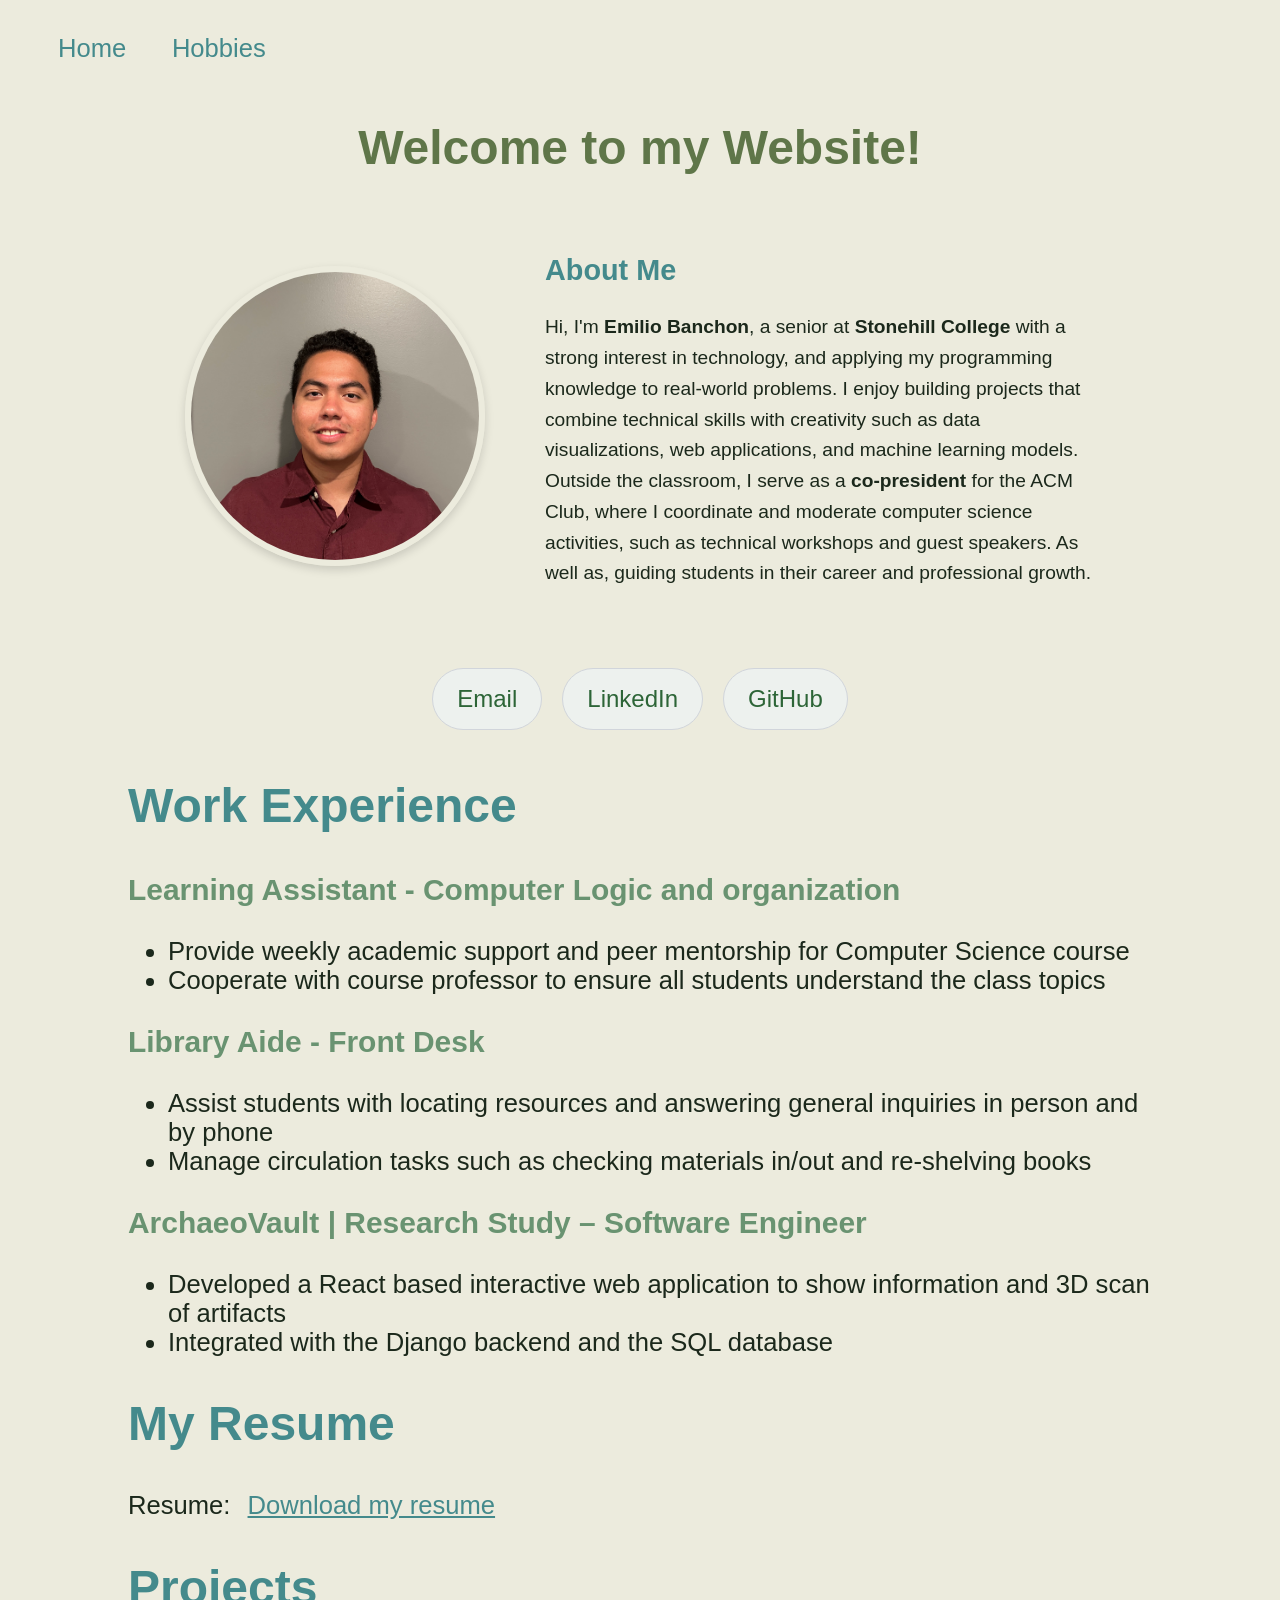
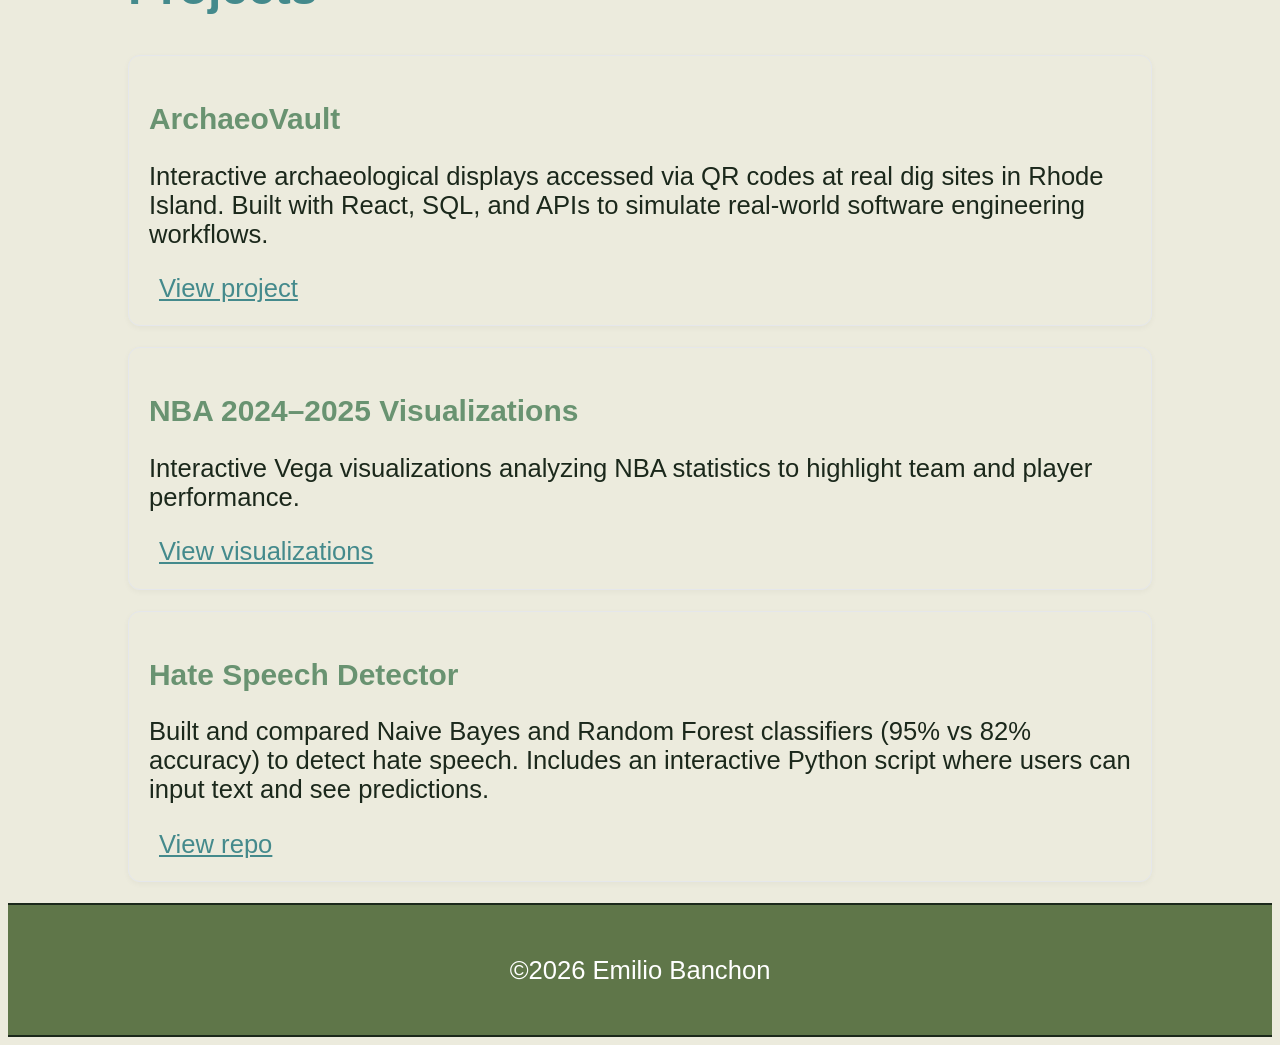
==== commit eae61ee6: "Update new resume and make some edits" ====
--- a/index.html
+++ b/index.html
@@ -26,11 +26,12 @@
                     <div class="about-right">
                         <h2>About Me</h2>
                         <p>
-                            Hi, I'm <strong>Emilio Banchon</strong>, a junior at <strong>Stonehill College</strong> with a strong
+                            Hi, I'm <strong>Emilio Banchon</strong>, a senior at <strong>Stonehill College</strong> with a strong
                             interest in technology, and applying my programming knowledge to real-world problems.
                             I enjoy building projects that combine technical skills with creativity such as data visualizations,
-                            web applications, and machine learning models. Outside the classroom, I serve as <strong>Treasurer</strong> for the ACM Club, where I manage
-                            finances and help organize workshops and guest speakers.
+                            web applications, and machine learning models. Outside the classroom, I serve as a <strong>co-president</strong> 
+                            for the ACM Club, where I coordinate and moderate computer science activities, such as technical workshops and guest speakers. 
+                            As well as, guiding students in their career and professional growth.
                         </p>
                     </div>
                     <div class="contact-bubbles-horizontal">
@@ -43,27 +44,30 @@
                 </section>
                 <section>
                     <h2>Work Experience</h2>
+                    
+                    <h3>Learning Assistant - Computer Logic and organization</h3>
+                    <ul>
+                        <li>Provide weekly academic support and peer mentorship for Computer Science course</li>
+                        <li>Cooperate with course professor to ensure all students understand the class topics</li>
+                    </ul>
     
                     <h3>Library Aide - Front Desk</h3>
                     <ul>
-                        <li>Assist students with locating resources and answering general inquiries in person and by phone.</li>
-                        <li>Manage circulation tasks such as checking materials in/out and re-shelving books.</li>
-                        <li>Perform stack maintenance including shelf reading and inventory checks.</li>
-                        <li>Maintain a welcoming environment and communicate courteously with students and staff.</li>
+                        <li>Assist students with locating resources and answering general inquiries in person and by phone</li>
+                        <li>Manage circulation tasks such as checking materials in/out and re-shelving books</li>
                     </ul>
-    
-                    <h3>Intramural Sports Supervisor</h3>
+
+                    <h3>ArchaeoVault | Research Study – Software Engineer</h3>
                     <ul>
-                        <li>Supervise and facilitate intramural sports games, including setup, monitoring, and breakdown.</li>
-                        <li>Operate scoreboards, track player statistics, and create social media content to promote events.</li>
-                        <li>Ensure a fun, safe, and competitive environment for participants.</li>
+                        <li>Developed a React based interactive web application to show information and 3D scan of artifacts</li>
+                        <li>Integrated with the Django backend and the SQL database</li>
                     </ul>
                 </section>
                 <section>
                     <h2>My Resume</h2>
                     <p>
                         Resume:
-                        <a target="_blank" href="Banchon_Emilio_Resume_2025.pdf">Download my resume</a>
+                        <a target="_blank" href="Banchon_Emilio_Resume_2026.pdf">Download my resume</a>
                     </p>
                 </section>
                 <section>
